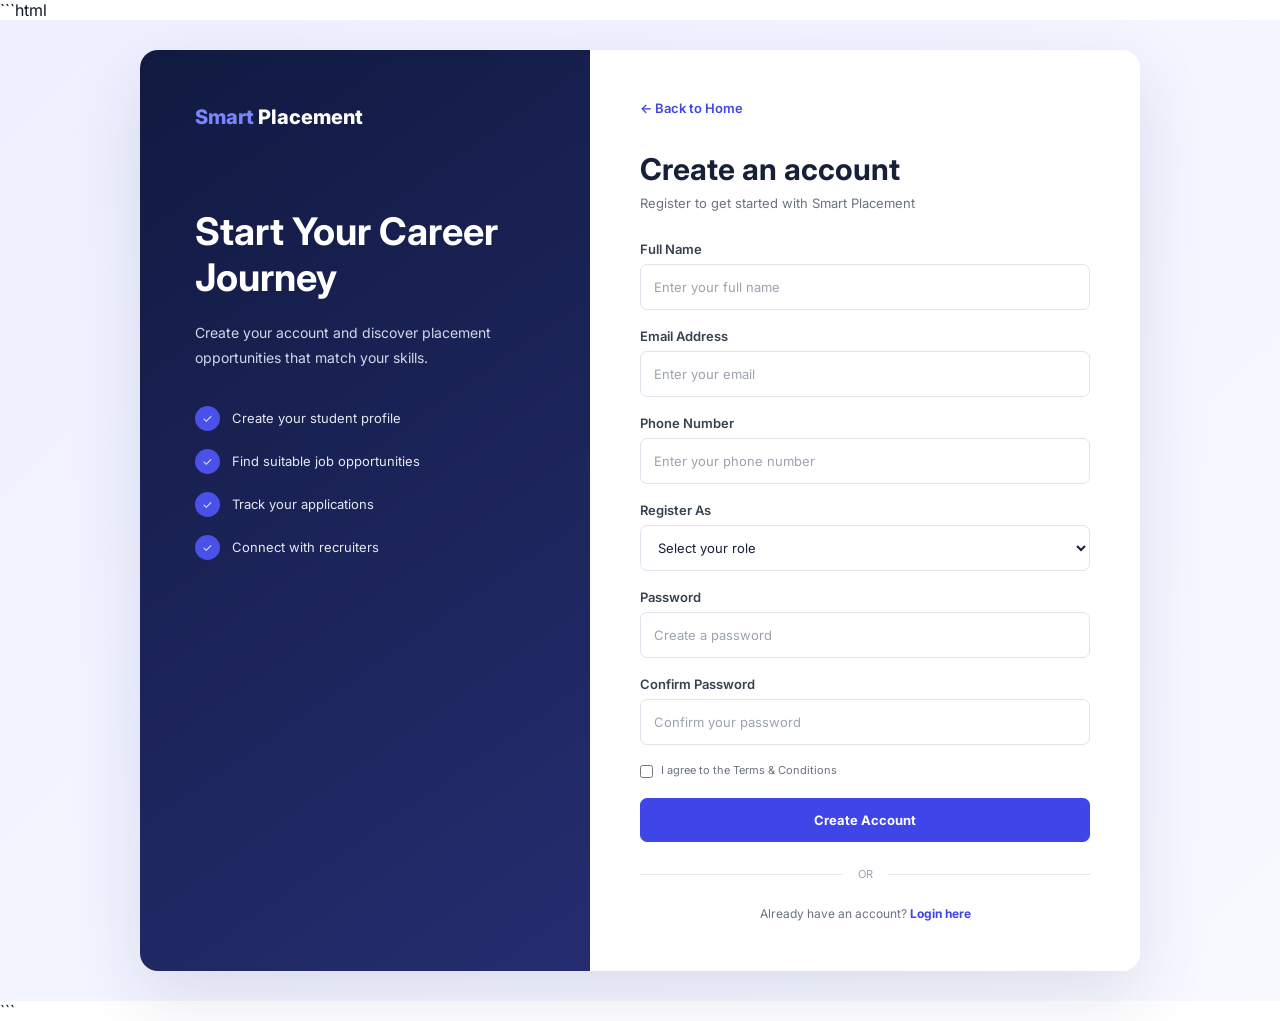
==== frontend/register.html @ 6aef4e1d "Add frontend for smart placement management system" ====
```html
<!DOCTYPE html>
<html lang="en">

<head>
    <meta charset="UTF-8">
    <meta name="viewport" content="width=device-width, initial-scale=1.0">

    <title>Register | Smart Placement</title>

  
    <link rel="stylesheet" href="./css/style.css">
    <link rel="stylesheet" href="./css/auth.css">
</head>

<body>

    <div class="auth-page">

        <div class="auth-container">

            <!-- Left Side -->
            <div class="auth-info">

                <div class="logo">
                    <span>Smart</span> Placement
                </div>

                <h1>
                    Start Your Career Journey
                </h1>

                <p>
                    Create your account and discover placement
                    opportunities that match your skills.
                </p>

                <div class="auth-feature">
                    <span>✓</span>
                    Create your student profile
                </div>

                <div class="auth-feature">
                    <span>✓</span>
                    Find suitable job opportunities
                </div>

                <div class="auth-feature">
                    <span>✓</span>
                    Track your applications
                </div>

                <div class="auth-feature">
                    <span>✓</span>
                    Connect with recruiters
                </div>

            </div>


            <!-- Right Side -->
            <div class="auth-form-container">

                <a href="index.html" class="back-home">
                    ← Back to Home
                </a>

                <h2>Create an account</h2>

                <p class="auth-subtitle">
                    Register to get started with Smart Placement
                </p>


                <form id="registerForm">

                    <div class="form-group">

                        <label for="fullName">
                            Full Name
                        </label>

                        <input
                            type="text"
                            id="fullName"
                            name="fullName"
                            placeholder="Enter your full name"
                            required
                        >

                    </div>


                    <div class="form-group">

                        <label for="registerEmail">
                            Email Address
                        </label>

                        <input
                            type="email"
                            id="registerEmail"
                            name="email"
                            placeholder="Enter your email"
                            required
                        >

                    </div>


                    <div class="form-group">

                        <label for="phone">
                            Phone Number
                        </label>

                        <input
                            type="tel"
                            id="phone"
                            name="phone"
                            placeholder="Enter your phone number"
                            pattern="[0-9]{10}"
                            required
                        >

                    </div>


                    <div class="form-group">

                        <label for="role">
                            Register As
                        </label>

                        <select
                            id="role"
                            name="role"
                            required>

                            <option value="">
                                Select your role
                            </option>

                            <option value="student">
                                Student
                            </option>

                            <option value="recruiter">
                                Recruiter
                            </option>

                        </select>

                    </div>


                    <div class="form-group">

                        <label for="registerPassword">
                            Password
                        </label>

                        <input
                            type="password"
                            id="registerPassword"
                            name="password"
                            placeholder="Create a password"
                            minlength="6"
                            required
                        >

                    </div>


                    <div class="form-group">

                        <label for="confirmPassword">
                            Confirm Password
                        </label>

                        <input
                            type="password"
                            id="confirmPassword"
                            name="confirmPassword"
                            placeholder="Confirm your password"
                            minlength="6"
                            required
                        >

                    </div>


                    <label class="terms">

                        <input
                            type="checkbox"
                            required
                        >

                        <span>
                            I agree to the Terms & Conditions
                        </span>

                    </label>


                    <button
                        type="submit"
                        class="auth-btn">
                        Create Account
                    </button>

                </form>


                <div class="divider">
                    <span>OR</span>
                </div>


                <p class="register-text">

                    Already have an account?

                    <a href="login.html">
                        Login here
                    </a>

                </p>

            </div>

        </div>

    </div>


    <script src="./js/auth.js"></script>

</body>

</html>
```
---- frontend/css/style.css ----
@import url('https://fonts.googleapis.com/css2?family=Inter:wght@400;500;600;700;800&display=swap');

* {
    margin: 0;
    padding: 0;
    box-sizing: border-box;
}

html {
    scroll-behavior: smooth;
}

body {
    font-family: 'Inter', sans-serif;
    color: #111827;
    background: #fff;
}

a {
    text-decoration: none;
    color: inherit;
}

button,
input,
textarea,
select {
    font-family: inherit;
}

.section {
    padding: 80px 5%;
}


/* ================= TOP BAR ================= */

.top-bar {
    height: 32px;
    padding: 0 5%;
    background: #101b42;
    color: white;

    display: flex;
    justify-content: space-between;
    align-items: center;

    font-size: 12px;
}

.top-bar span {
    margin-right: 20px;
}


/* ================= NAVBAR ================= */

.navbar {
    height: 72px;
    padding: 0 5%;

    display: flex;
    align-items: center;
    justify-content: space-between;

    background: white;
    border-bottom: 1px solid #edf0f5;

    position: sticky;
    top: 0;
    z-index: 1000;
}

.logo {
    font-size: 20px;
    font-weight: 800;
}

.logo span {
    color: #3038d8;
}

.navbar nav {
    display: flex;
    gap: 32px;
}

.navbar nav a {
    font-size: 13px;
    font-weight: 600;
    color: #182033;
    padding: 25px 0;
}

.navbar nav a:hover,
.navbar nav a.active {
    color: #3038d8;
    border-bottom: 2px solid #4c52f5;
}

.nav-buttons {
    display: flex;
    gap: 14px;
}

.login-btn,
.register-btn {
    padding: 10px 27px;
    border-radius: 6px;
    font-size: 13px;
    font-weight: 700;
}

.login-btn {
    border: 1px solid #4b50ed;
    color: #3038d8;
}

.register-btn {
    background: #3038d8;
    color: white;
}

.menu-btn {
    display: none;
    border: none;
    background: transparent;
    font-size: 25px;
}


/* ================= HERO ================= */

.hero {
    padding: 80px 5%;

    display: grid;
    grid-template-columns: 1fr 1fr;
    gap: 60px;

    background: linear-gradient(
        120deg,
        #f8f9ff,
        #eef0ff
    );
}

.hero-left {
    padding-top: 30px;
}

.tag {
    display: inline-block;

    background: #e9ebff;
    color: #363bd2;

    padding: 8px 15px;
    border-radius: 30px;

    font-size: 12px;
    font-weight: 700;

    margin-bottom: 20px;
}

.hero h1 {
    font-size: 48px;
    line-height: 1.15;
    color: #121a35;

    margin-bottom: 22px;
}

.hero h1 span {
    color: #3038d8;
}

.hero-left > p {
    color: #5f687d;
    font-size: 15px;
    line-height: 1.8;

    max-width: 600px;
}

.hero-buttons {
    display: flex;
    gap: 16px;
    margin-top: 30px;
}

.btn-primary,
.btn-outline {
    padding: 14px 25px;

    border-radius: 6px;

    font-size: 13px;
    font-weight: 700;

    cursor: pointer;
}

.btn-primary {
    background: #3038d8;
    color: white;
    border: none;
}

.btn-outline {
    border: 1px solid #4249e7;
    color: #3038d8;
    background: white;
}

.trust {
    display: flex;
    gap: 28px;
    margin-top: 35px;
}

.trust div {
    display: flex;
    gap: 7px;
    align-items: center;

    font-size: 12px;
    font-weight: 600;
}


/* ================= DASHBOARD ================= */

.dashboard-preview {
    background: white;

    padding: 22px;

    border-radius: 12px;

    box-shadow:
        0 20px 50px rgba(40, 45, 100, 0.12);

    align-self: center;
}

.dashboard-header {
    display: flex;
    justify-content: space-between;
    align-items: center;

    margin-bottom: 20px;

    font-size: 13px;
}

.dashboard-header select {
    border: 1px solid #e5e7eb;
    border-radius: 6px;
    padding: 7px 12px;
}


.dashboard-stats {
    display: grid;
    grid-template-columns: repeat(4, 1fr);
    gap: 10px;
}

.dashboard-stat {
    border: 1px solid #edf0f5;
    border-radius: 9px;

    padding: 14px;

    background: #fff;
}

.stat-icon {
    width: 32px;
    height: 32px;

    display: flex;
    align-items: center;
    justify-content: center;

    border-radius: 8px;

    background: #eef0ff;

    margin-bottom: 10px;
}

.dashboard-stat h2 {
    font-size: 20px;
}

.dashboard-stat p {
    color: #70788a;
    font-size: 10px;
}

.recent-header {
    display: flex;
    justify-content: space-between;

    margin: 22px 0 10px;

    font-size: 12px;
}

.recent-header a {
    color: #3038d8;
}

.job {
    display: flex;
    align-items: center;
    gap: 10px;

    padding: 12px;

    border: 1px solid #edf0f5;
    border-radius: 8px;

    margin-top: 8px;
}

.job-icon {
    width: 32px;
    height: 32px;

    background: #eaf0ff;

    display: flex;
    align-items: center;
    justify-content: center;

    border-radius: 7px;
}

.green-icon {
    background: #e6faee;
}

.orange-icon {
    background: #fff0e6;
}

.job-info {
    flex: 1;

    display: flex;
    flex-direction: column;
}

.job-info strong {
    font-size: 11px;
}

.job-info span {
    font-size: 9px;
    color: #7a8190;
}

.salary {
    font-size: 10px;
    color: #4f5665;
}

.eligible {
    background: #e6f8ee;
    color: #16944d;

    padding: 5px 8px;

    border-radius: 15px;

    font-size: 9px;
    font-weight: 700;
}


/* ================= SECTION TITLE ================= */

.section-heading {
    text-align: center;
    margin-bottom: 45px;
}

.small-title {
    color: #363bd2;
    font-size: 11px;
    font-weight: 800;
    letter-spacing: 1px;

    margin-bottom: 7px;
}

.section-heading h2 {
    font-size: 29px;
}


/* ================= ABOUT ================= */

.about {
    display: grid;
    grid-template-columns: 0.8fr 1.2fr;
    gap: 80px;

    align-items: center;
}

.about-image {
    position: relative;
}

.student-image {
    height: 300px;

    border-radius: 15px;

    background:
        linear-gradient(
            135deg,
            #dbe4ff,
            #c8d2ff
        );

    display: flex;
    align-items: center;
    justify-content: center;

    font-size: 65px;

    box-shadow: 0 20px 40px rgba(0,0,0,.08);
}

.about-content h2 {
    font-size: 29px;
    margin-bottom: 15px;
}

.about-content > p {
    color: #626b7e;
    font-size: 14px;
    line-height: 1.8;
    max-width: 650px;
}

.about-cards {
    display: grid;
    grid-template-columns: repeat(3,1fr);
    gap: 25px;

    margin-top: 25px;
}

.about-cards h3 {
    font-size: 13px;
    margin: 8px 0;
}

.about-cards p {
    font-size: 11px;
    color: #697286;
}

.about-icon {
    width: 38px;
    height: 38px;

    display: flex;
    align-items: center;
    justify-content: center;

    border-radius: 50%;
}

.blue {
    background: #eef0ff;
}

.green {
    background: #e7faee;
}

.orange {
    background: #fff0e7;
}

.purple {
    background: #eee9ff;
}


/* ================= FEATURES ================= */

.features {
    background: #fbfcff;
}

.feature-grid {
    display: grid;
    grid-template-columns: repeat(6, 1fr);
    gap: 10px;
}

.feature-card {
    background: white;

    border: 1px solid #e9ecf3;

    padding: 25px 14px;

    text-align: center;

    border-radius: 7px;

    transition: .3s;
}

.feature-card:hover {
    transform: translateY(-5px);

    box-shadow:
        0 15px 30px rgba(30,40,100,.08);
}

.feature-icon {
    width: 45px;
    height: 45px;

    margin: auto auto 15px;

    display: flex;
    align-items: center;
    justify-content: center;

    border-radius: 12px;
}

.feature-card h3 {
    font-size: 12px;
    margin-bottom: 8px;
}

.feature-card p {
    font-size: 10px;
    color: #737b8c;
    line-height: 1.6;
}


/* ================= HOW IT WORKS ================= */

.how {
    background: white;
}

.steps {
    display: flex;
    align-items: center;
    justify-content: center;
    gap: 15px;
}

.step {
    text-align: center;
    max-width: 160px;
}

.step-circle {
    width: 50px;
    height: 50px;

    margin: auto auto 10px;

    border-radius: 50%;

    display: flex;
    align-items: center;
    justify-content: center;
}

.step > span {
    color: #3038d8;
    font-size: 10px;
    font-weight: 800;
}

.step h3 {
    font-size: 12px;
    margin: 5px 0;
}

.step p {
    color: #747c8d;
    font-size: 10px;
}

.arrow {
    color: #4a51e9;
    font-size: 25px;
}


/* ================= STATISTICS ================= */

.statistics {
    margin: 0 4%;

    padding: 30px;

    border-radius: 10px;

    background: linear-gradient(
        100deg,
        #353bd6,
        #4549df
    );

    color: white;

    display: grid;
    grid-template-columns: repeat(4,1fr);

    text-align: center;
}

.statistics div {
    border-right: 1px solid rgba(255,255,255,.3);
}

.statistics div:last-child {
    border: none;
}

.statistics span {
    font-size: 20px;
}

.statistics h2 {
    font-size: 25px;
    margin: 4px 0;
}

.statistics p {
    font-size: 10px;
}


/* ================= COMPANIES ================= */

.company-grid {
    display: grid;
    grid-template-columns: repeat(6,1fr);
    gap: 12px;
}

.company {
    height: 65px;

    display: flex;
    align-items: center;
    justify-content: center;

    border: 1px solid #e8ebf2;

    border-radius: 7px;

    background: white;
}

.company strong {
    font-size: 20px;
}

.tcs {
    color: #e32929;
}

.infosys {
    color: #1685d5;
}

.wipro {
    color: #481f9c;
}

.accenture {
    color: #222;
}

.capgemini {
    color: #1792ce;
}

.cognizant {
    color: #1653a4;
}

.center {
    text-align: center;
    margin-top: 20px;
}

.view-company {
    padding: 9px 25px;

    border: 1px solid #454be4;

    background: white;

    color: #3038d8;

    border-radius: 5px;

    font-size: 11px;
    font-weight: 700;
}


/* ================= CONTACT ================= */

.contact {
    padding: 60px 10%;

    display: grid;
    grid-template-columns: .8fr 1.2fr;

    gap: 60px;

    background: #f8f9ff;
}

.contact h2 {
    font-size: 25px;
    margin-bottom: 20px;
}

.contact-info p {
    font-size: 12px;
    color: #626b7e;

    margin: 12px 0;
}

.contact-form {
    display: flex;
    flex-direction: column;
    gap: 12px;
}

.form-row {
    display: grid;
    grid-template-columns: 1fr 1fr;
    gap: 12px;
}

.contact-form input,
.contact-form textarea {
    width: 100%;

    padding: 12px;

    border: 1px solid #dfe3ec;

    border-radius: 5px;

    outline: none;

    background: white;
}

.contact-form input:focus,
.contact-form textarea:focus {
    border-color: #4147df;
}

.contact-form textarea {
    resize: none;
}


/* ================= FOOTER ================= */

footer {
    background: #101a3e;
    color: white;

    padding: 45px 6% 15px;
}

.footer-grid {
    display: grid;
    grid-template-columns: 2fr 1fr 1fr 1fr 1fr;
    gap: 35px;
}

.footer-grid h2 {
    font-size: 17px;
}

.footer-grid h2 span {
    color: #5960f2;
}

.footer-grid h3 {
    font-size: 12px;
    margin-bottom: 15px;
}

.footer-grid p {
    color: #aeb6ca;
    font-size: 10px;

    max-width: 220px;

    margin: 10px 0;
}

.footer-grid a {
    display: block;

    color: #aeb6ca;

    font-size: 10px;

    margin: 8px 0;
}

.footer-grid a:hover {
    color: white;
}

.social {
    margin-top: 15px;
    color: #c7ccdd;
}

.copyright {
    border-top: 1px solid #283254;

    margin-top: 35px;
    padding-top: 15px;

    text-align: center;

    color: #8f99b2;

    font-size: 10px;
}


/* ================= RESPONSIVE ================= */

@media (max-width: 1000px) {

    .hero {
        grid-template-columns: 1fr;
    }

    .feature-grid {
        grid-template-columns: repeat(3,1fr);
    }

    .company-grid {
        grid-template-columns: repeat(3,1fr);
    }

    .about {
        grid-template-columns: 1fr;
    }

    .contact {
        grid-template-columns: 1fr;
    }

    .footer-grid {
        grid-template-columns: repeat(2,1fr);
    }
}


@media (max-width: 700px) {

    .top-bar {
        display: none;
    }

    .navbar {
        height: 65px;
    }

    .navbar nav,
    .nav-buttons {
        display: none;
    }

    .menu-btn {
        display: block;
    }

    .hero {
        padding: 50px 6%;
    }

    .hero h1 {
        font-size: 38px;
    }

    .trust {
        flex-direction: column;
        gap: 12px;
    }

    .dashboard-stats {
        grid-template-columns: repeat(2,1fr);
    }

    .feature-grid {
        grid-template-columns: 1fr 1fr;
    }

    .about-cards {
        grid-template-columns: 1fr;
    }

    .steps {
        flex-direction: column;
    }

    .arrow {
        transform: rotate(90deg);
    }

    .statistics {
        grid-template-columns: 1fr 1fr;
        gap: 20px;
    }

    .statistics div {
        border: none;
    }

    .company-grid {
        grid-template-columns: 1fr 1fr;
    }

    .form-row {
        grid-template-columns: 1fr;
    }

    .footer-grid {
        grid-template-columns: 1fr;
    }
}
---- frontend/css/auth.css ----
/* =====================================================
   AUTHENTICATION PAGES
   LOGIN + REGISTER
===================================================== */

.auth-page {
    min-height: 100vh;

    display: flex;
    align-items: center;
    justify-content: center;

    padding: 30px;

    background: linear-gradient(
        135deg,
        #eef0ff,
        #f8f9ff
    );
}


/* MAIN AUTH CONTAINER */

.auth-container {
    width: 100%;
    max-width: 1000px;

    display: grid;
    grid-template-columns: 0.9fr 1.1fr;

    background: #ffffff;

    border-radius: 18px;

    overflow: hidden;

    box-shadow:
        0 25px 70px rgba(30, 40, 100, 0.12);
}


/* =====================================================
   LEFT SIDE
===================================================== */

.auth-info {
    padding: 55px;

    color: #ffffff;

    background: linear-gradient(
        145deg,
        #111a40,
        #252d70
    );
}

.auth-info .logo {
    margin-bottom: 80px;

    color: #ffffff;
}

.auth-info .logo span {
    color: #7b83ff;
}

.auth-info h1 {
    margin-bottom: 20px;

    font-size: 38px;
    line-height: 1.2;
}

.auth-info > p {
    margin-bottom: 35px;

    color: #d3d7e8;

    font-size: 14px;
    line-height: 1.8;
}


/* FEATURES */

.auth-feature {
    display: flex;
    align-items: center;
    gap: 12px;

    margin-bottom: 18px;

    color: #e6e8f2;

    font-size: 13px;
}

.auth-feature span {
    width: 25px;
    height: 25px;

    display: flex;
    align-items: center;
    justify-content: center;

    border-radius: 50%;

    background: #4a51e9;

    font-size: 12px;
}


/* =====================================================
   RIGHT SIDE
===================================================== */

.auth-form-container {
    padding: 50px;

    background: #ffffff;
}

.back-home {
    display: inline-block;

    margin-bottom: 35px;

    color: #3f46e8;

    font-size: 13px;
    font-weight: 600;
}

.back-home:hover {
    color: #3037c9;
}

.auth-form-container h2 {
    margin-bottom: 8px;

    color: #17203a;

    font-size: 30px;
    line-height: 1.2;
}

.auth-subtitle {
    margin-bottom: 30px;

    color: #6b7280;

    font-size: 13px;
}


/* =====================================================
   FORM
===================================================== */

.auth-form-container .form-group {
    margin-bottom: 18px;
}

.auth-form-container label {
    display: block;

    margin-bottom: 7px;

    color: #374151;

    font-size: 13px;
    font-weight: 600;
}

.auth-form-container input,
.auth-form-container select {
    width: 100%;
    height: 46px;

    padding: 0 13px;

    border: 1px solid #dfe3ec;
    border-radius: 7px;

    outline: none;

    color: #17203a;
    background: #ffffff;

    font-size: 13px;

    transition: 0.3s;
}

.auth-form-container input:focus,
.auth-form-container select:focus {
    border-color: #4148e8;

    box-shadow:
        0 0 0 3px #eef0ff;
}

.auth-form-container input::placeholder {
    color: #9ca3af;
}


/* =====================================================
   FORM OPTIONS
===================================================== */

.form-options {
    display: flex;
    align-items: center;
    justify-content: space-between;

    margin-bottom: 22px;

    font-size: 12px;
}

.remember-me {
    display: flex !important;
    align-items: center;
    gap: 7px;

    margin: 0 !important;

    color: #6b7280 !important;
    font-weight: 400 !important;
}

.remember-me input {
    width: auto;
    height: auto;
}

.forgot-password {
    color: #3f46e8;
    font-weight: 600;
}

.forgot-password:hover {
    text-decoration: underline;
}


/* =====================================================
   AUTH BUTTON
===================================================== */

.auth-btn {
    width: 100%;

    padding: 13px;

    border: 1px solid #3f46e8;
    border-radius: 7px;

    color: #ffffff;
    background: #3f46e8;

    font-size: 13px;
    font-weight: 700;

    cursor: pointer;

    transition: 0.3s;
}

.auth-btn:hover {
    background: #3037c9;

    transform: translateY(-1px);
}


/* =====================================================
   DIVIDER
===================================================== */

.divider {
    display: flex;
    align-items: center;
    gap: 15px;

    margin: 25px 0;

    color: #9ca3af;

    font-size: 11px;
}

.divider::before,
.divider::after {
    content: "";

    flex: 1;

    height: 1px;

    background: #e5e7eb;
}


/* =====================================================
   REGISTER / LOGIN TEXT
===================================================== */

.register-text {
    text-align: center;

    color: #6b7280;

    font-size: 12px;
}

.register-text a {
    color: #3f46e8;

    font-weight: 700;
}

.register-text a:hover {
    text-decoration: underline;
}


/* =====================================================
   TERMS
===================================================== */

.terms {
    display: flex !important;
    align-items: flex-start;
    gap: 8px;

    margin-bottom: 20px !important;

    color: #6b7280 !important;

    font-size: 11px !important;
    font-weight: 400 !important;
}

.terms input {
    width: auto !important;
    height: auto !important;

    margin-top: 2px;
}


/* =====================================================
   RESPONSIVE
===================================================== */

@media (max-width: 900px) {

    .auth-container {
        grid-template-columns: 1fr;

        max-width: 600px;
    }

    .auth-info {
        display: none;
    }
}


@media (max-width: 500px) {

    .auth-page {
        padding: 15px;
    }

    .auth-form-container {
        padding: 30px 22px;
    }

    .auth-form-container h2 {
        font-size: 25px;
    }

    .form-options {
        flex-direction: column;
        align-items: flex-start;
        gap: 10px;
    }
}
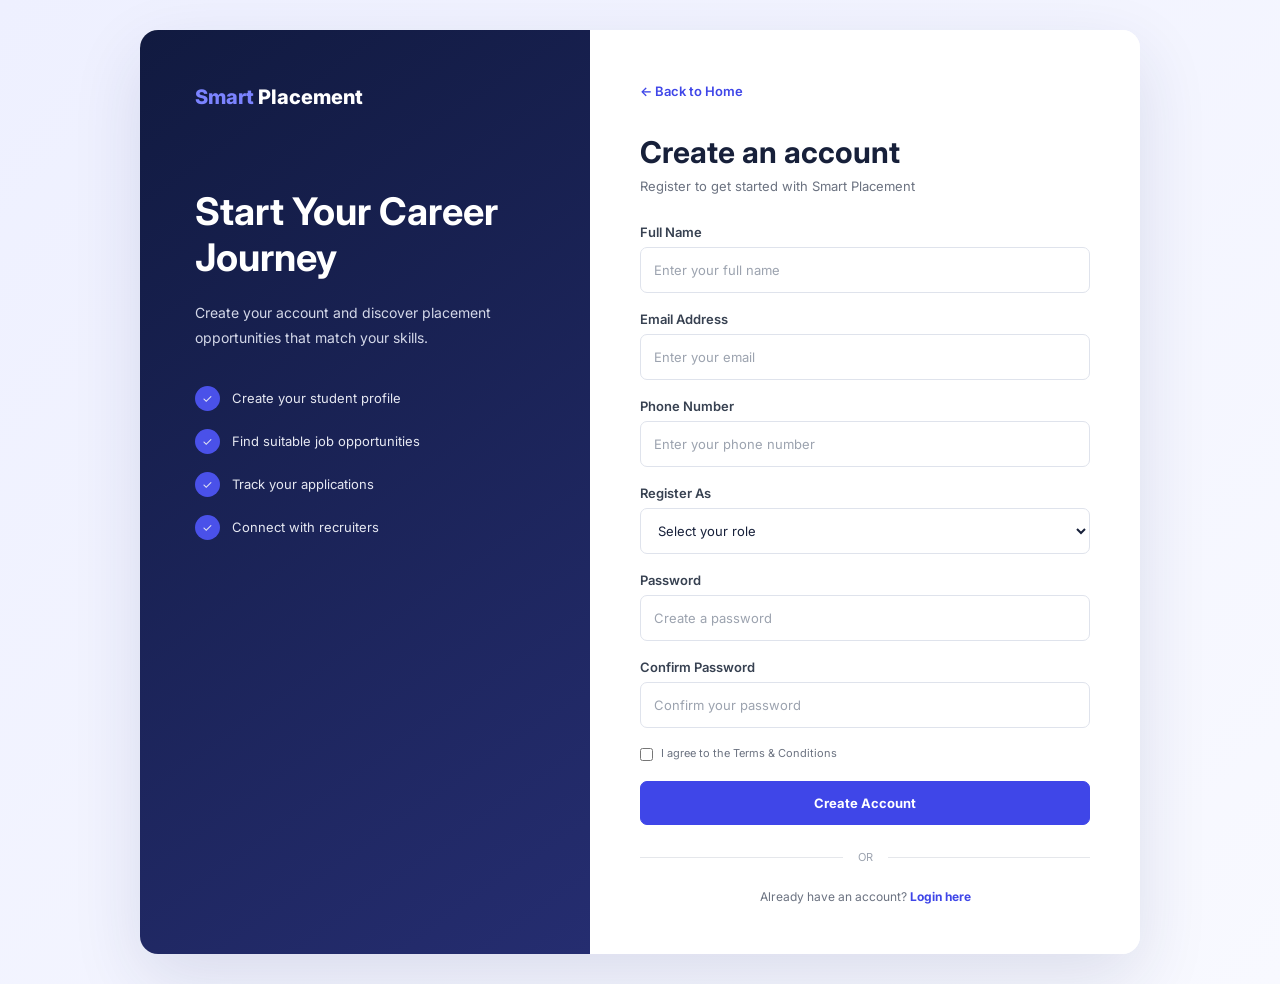
==== commit 2658d1c2: "Add smart placement management system" ====
--- a/frontend/register.html
+++ b/frontend/register.html
@@ -1,4 +1,4 @@
-```html
+
 <!DOCTYPE html>
 <html lang="en">
 
@@ -192,11 +192,11 @@
 
                     <label class="terms">
 
-                        <input
-                            type="checkbox"
-                            required
-                        >
-
+                       <input
+                        type="checkbox"
+                        id="terms"
+                        required
+                    >
                         <span>
                             I agree to the Terms & Conditions
                         </span>
@@ -240,4 +240,4 @@
 </body>
 
 </html>
-```
+
